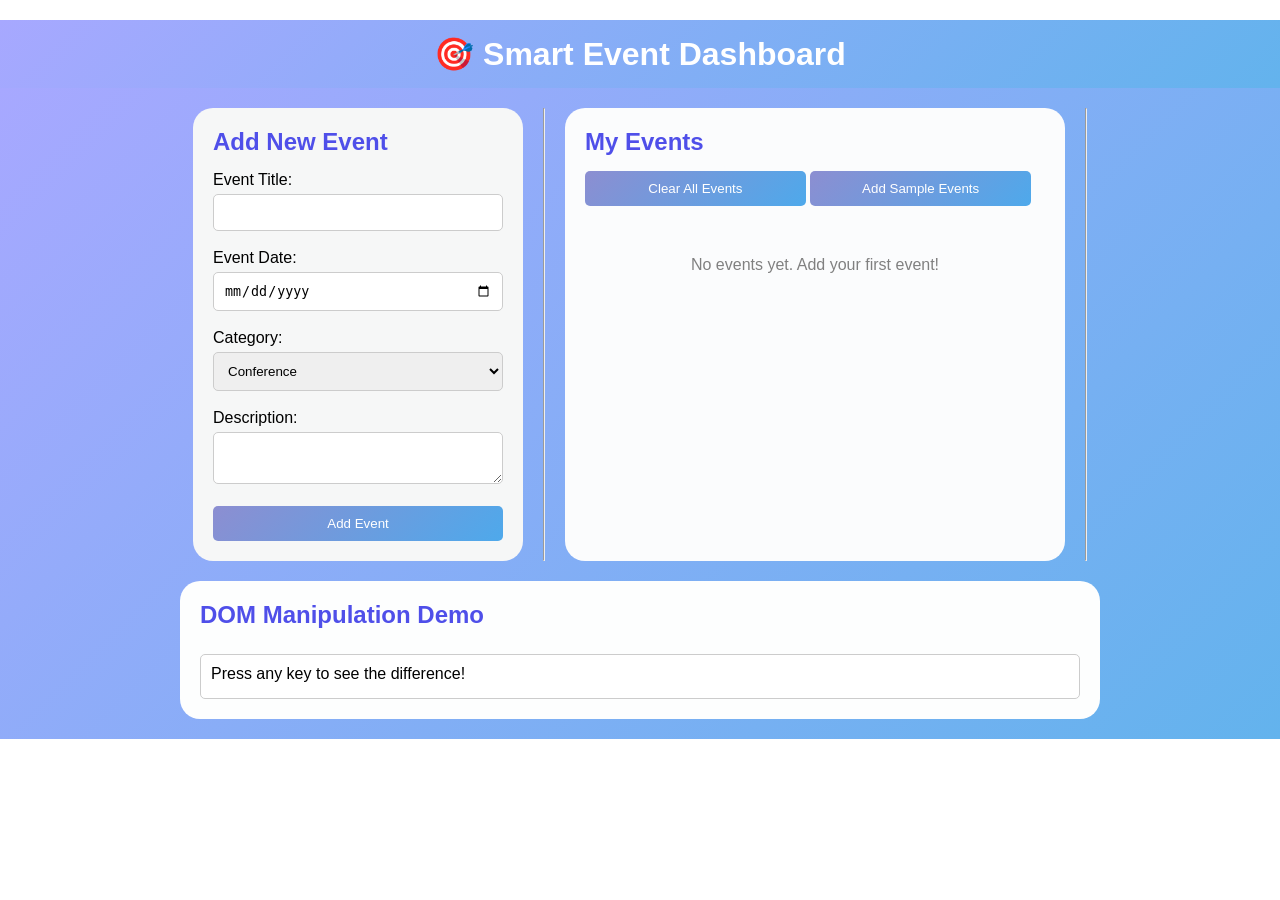
==== index.html @ 14207c17 "Add files via upload" ====
<!DOCTYPE html>
<html lang="en">
<head>
    <meta charset="UTF-8">
    <meta name="viewport" content="width=device-width, initial-scale=1.0">
    <title>Smart Event Dashboard</title>
    <link rel="stylesheet" href="style.css">
</head>

<body>

    <h1>🎯 Smart Event Dashboard</h1>

    <div class="container">

        <!-- Dashboard Form Section -->
        <div class="dashboard-container">
            <h2>Add New Event</h2>

            <form id="eventForm">
                <label>
                    Event Title:
                    <input type="text" id="eventTitle" required>
                </label>
                <br><br>

                <label>
                    Event Date:
                    <input type="date" id="eventDate" required>
                </label>
                <br><br>

                <label>
                    Category:
                    <select id="eventCategory" required>
                        <option value="Conference">Conference</option>
                        <option value="Workshop">Workshop</option>
                        <option value="Meetup">Meetup</option>
                        <option value="Webinar">Webinar</option>
                        <option value="Social">Social</option>
                    </select>
                </label>
                <br><br>

                <label>
                    Description:
                    <textarea id="eventDescription" required></textarea>
                </label>
                <br><br>

                <button type="submit" id="submit">Add Event</button>
            </form>
        </div>

        <hr>

        <!-- Events Section -->
        <div class="events-container">
            <h2>My Events</h2>

            <button id="clearAllBtn">Clear All Events</button>
            <button id="addSampleBtn">Add Sample Events</button>

            <div id="eventContainer">
                <div class="empty-state">
                    No events yet. Add your first event!
                </div>
            </div>
        </div>

        <!-- Event Card Popup -->
        <div class="card" id="card">
            <div class="close-btn" onclick="closeCard()">&times;</div>
            
            <div class="title" id="cardTitle"></div>
            <div class="date" id="cardDate"></div>
            <div class="badge" id="cardCategory"></div>
            <div class="description" id="cardDescription"></div>
        </div>

        <hr>

        <!-- DOM Demo Section -->
        <div class="dom-demo-container">
            <h2>DOM Manipulation Demo</h2>

            <div id="demoContent">
                Press any key to see the difference!
            </div>
        </div>

    </div>

    <script src="script.js"></script>
</body>
</html>
---- style.css ----
* {
    margin: 0;
    padding: 0;
    box-sizing: border-box;
}

/* ---------------- HEADER ---------------- */

h1 {
    color: white;
    text-align: center;
    margin-top: 20px;
    padding: 15px;
    font-family: Arial, Helvetica, sans-serif;
    background: linear-gradient(135deg, #a7a8ff, #63b3ed);
}

h2 {
    color: rgb(79, 79, 233);
    padding-bottom: 15px;
}

/* ---------------- MAIN CONTAINER ---------------- */

.container {
    display: flex;
    flex-wrap: wrap;
    justify-content: center;
    gap: 20px;
    padding: 20px;
    background: linear-gradient(135deg, #a7a8ff, #63b3ed);
}

/* ---------------- FORM SECTION ---------------- */

.dashboard-container {
    width: 330px;
    border-radius: 20px;
    font-family: Arial, Helvetica, sans-serif;
    background-color: rgb(246, 247, 247);
    padding: 20px;
    transition: transform 0.2s ease;
}

.dashboard-container:hover {
    transform: scale(1.05);
    box-shadow: 0 6px 18px rgba(0, 0, 0, 0.15);
}

/* ---------------- INPUTS ---------------- */

input, select, textarea {
    padding: 10px;
    margin-top: 5px;
    border: 1px solid #ccc;
    border-radius: 5px;
    width: 100%;
}

/* ---------------- BUTTONS ---------------- */

button {
    padding: 10px 20px;
    background: linear-gradient(135deg, #8c8ed1, #4ea9eb);
    color: white;
    border: none;
    border-radius: 5px;
    cursor: pointer;
    transition: all 0.2s ease;
}

button:hover {
    transform: scale(1.05);
    box-shadow: 0 4px 12px rgba(0, 0, 0, 0.2);
}

#submit {
    height: 35px;
    width: 100%;
}

#clearAllBtn,
#addSampleBtn {
    height: 35px;
    width: 48%;
}

/* ---------------- EVENTS SECTION ---------------- */

.events-container {
    width: 500px;
    border-radius: 20px;
    font-family: Arial, Helvetica, sans-serif;
    background-color: rgb(251, 252, 253);
    padding: 20px;
    transition: transform 0.2s ease;
}

.events-container:hover {
    transform: scale(1.05);
    box-shadow: 0 6px 18px rgba(0, 0, 0, 0.15);
}

.empty-state {
    padding: 50px;
    text-align: center;
    color: gray;
}

/* ---------------- EVENT CARD (LIST) ---------------- */

.event-card {
    background: #eef2ff;
    padding: 15px;
    border-radius: 10px;
    margin-top: 15px;
    position: relative;
    transition: transform 0.2s ease;
}

.event-card:hover {
    transform: scale(1.02);
}

.event-card span {
    display: inline-block;
    background: #4ea9eb;
    color: white;
    padding: 5px 10px;
    border-radius: 20px;
    font-size: 12px;
    margin: 8px 0;
}

.delete-btn {
    position: absolute;
    top: 10px;
    right: 10px;
    background: #ff6b6b;
    border: none;
    color: white;
    width: 25px;
    height: 25px;
    border-radius: 50%;
    cursor: pointer;
}

/* ---------------- POPUP CARD ---------------- */

.card {
    width: 300px;
    background: #cfd6df;
    border-radius: 12px;
    padding: 16px;
    position: fixed;
    top: 50%;
    left: 50%;
    transform: translate(-50%, -50%);
    box-shadow: 0 6px 18px rgba(0, 0, 0, 0.25);
    display: none;
    z-index: 1000;
}

.close-btn {
    position: absolute;
    top: 10px;
    right: 10px;
    width: 24px;
    height: 24px;
    background: #ff6b6b;
    color: #fff;
    border-radius: 50%;
    text-align: center;
    line-height: 24px;
    font-size: 14px;
    cursor: pointer;
}

/* ---------------- DOM DEMO ---------------- */

.dom-demo-container {
    width: 100%;
    max-width: 920px;
    border-radius: 20px;
    font-family: Arial, Helvetica, sans-serif;
    background-color: rgb(253, 254, 254);
    padding: 20px;
    transition: transform 0.2s ease;
}

.dom-demo-container:hover {
    transform: scale(1.03);
    box-shadow: 0 6px 18px rgba(0, 0, 0, 0.15);
}

#demoContent {
    height: 45px;
    width: 100%;
    border: 1px solid #ccc;
    border-radius: 5px;
    padding: 10px;
    margin-top: 10px;
    background-color: white;
}

/* ---------------- RESPONSIVE ---------------- */

@media (max-width: 768px) {
    .events-container,
    .dashboard-container {
        width: 100%;
    }
}
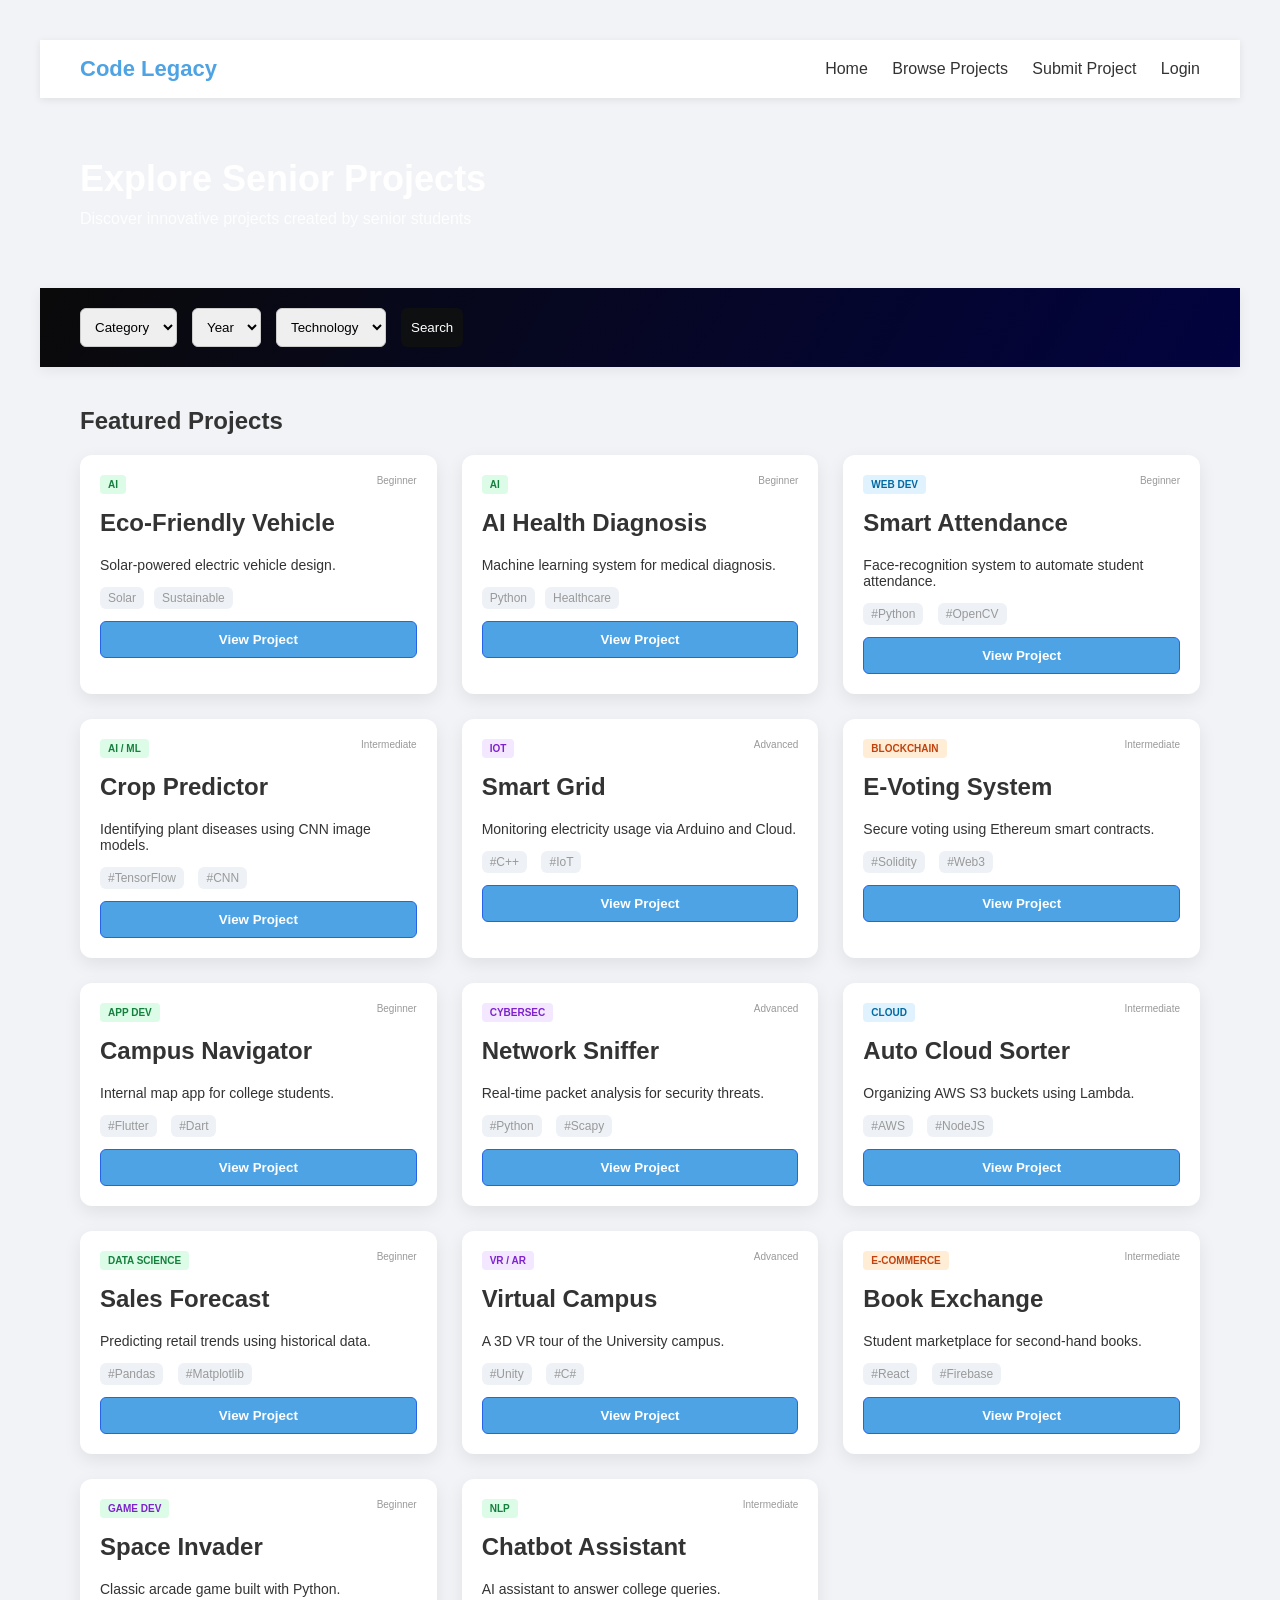
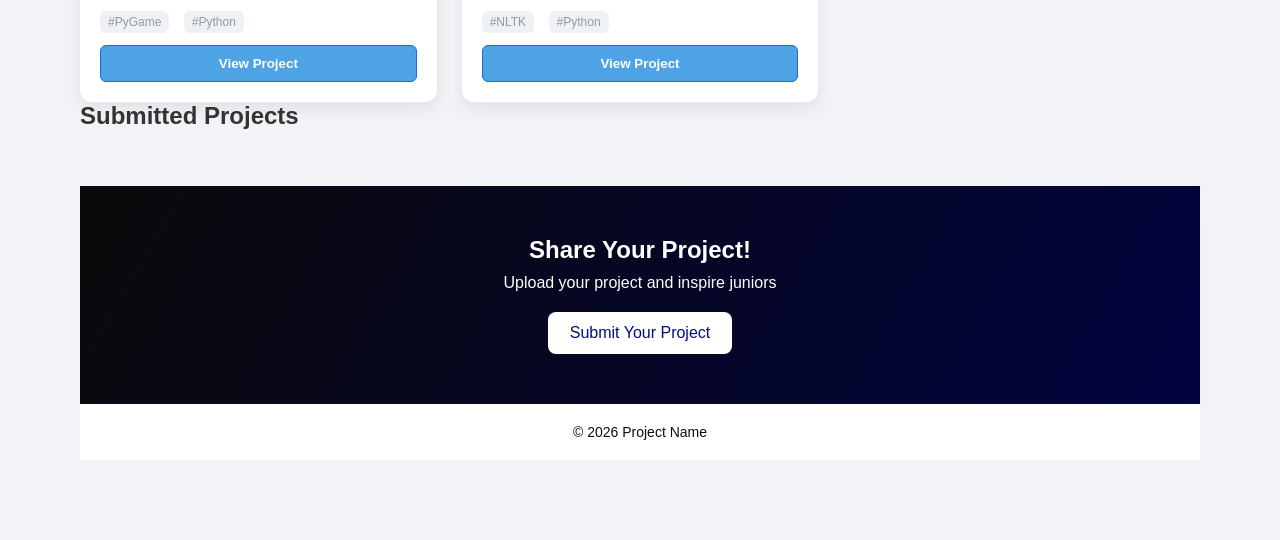
==== commit 3b50ba8a: "Add files via upload" ====
--- a/index.html
+++ b/index.html
@@ -1,96 +1,280 @@
 <!DOCTYPE html>
 <html lang="en">
+
 <head>
-    <meta charset="UTF-8">
-    <meta name="viewport" content="width=device-width, initial-scale=1.0">
-    <title>Smart Event Dashboard</title>
-    <link rel="stylesheet" href="style.css">
+  <meta charset="UTF-8" />
+  <meta name="viewport" content="width=device-width, initial-scale=1.0" />
+  <title>Senior Projects Hub</title>
+  <link href="https://fonts.googleapis.com/css2?family=Inter:wght@400;600;700&display=swap" rel="stylesheet">
+  <link rel="stylesheet" href="index.css">
 </head>
 
 <body>
 
-    <h1>🎯 Smart Event Dashboard</h1>
-
-    <div class="container">
-
-        <!-- Dashboard Form Section -->
-        <div class="dashboard-container">
-            <h2>Add New Event</h2>
-
-            <form id="eventForm">
-                <label>
-                    Event Title:
-                    <input type="text" id="eventTitle" required>
-                </label>
-                <br><br>
-
-                <label>
-                    Event Date:
-                    <input type="date" id="eventDate" required>
-                </label>
-                <br><br>
-
-                <label>
-                    Category:
-                    <select id="eventCategory" required>
-                        <option value="Conference">Conference</option>
-                        <option value="Workshop">Workshop</option>
-                        <option value="Meetup">Meetup</option>
-                        <option value="Webinar">Webinar</option>
-                        <option value="Social">Social</option>
-                    </select>
-                </label>
-                <br><br>
-
-                <label>
-                    Description:
-                    <textarea id="eventDescription" required></textarea>
-                </label>
-                <br><br>
-
-                <button type="submit" id="submit">Add Event</button>
-            </form>
-        </div>
-
-        <hr>
-
-        <!-- Events Section -->
-        <div class="events-container">
-            <h2>My Events</h2>
-
-            <button id="clearAllBtn">Clear All Events</button>
-            <button id="addSampleBtn">Add Sample Events</button>
-
-            <div id="eventContainer">
-                <div class="empty-state">
-                    No events yet. Add your first event!
-                </div>
-            </div>
-        </div>
-
-        <!-- Event Card Popup -->
-        <div class="card" id="card">
-            <div class="close-btn" onclick="closeCard()">&times;</div>
-            
-            <div class="title" id="cardTitle"></div>
-            <div class="date" id="cardDate"></div>
-            <div class="badge" id="cardCategory"></div>
-            <div class="description" id="cardDescription"></div>
-        </div>
-
-        <hr>
-
-        <!-- DOM Demo Section -->
-        <div class="dom-demo-container">
-            <h2>DOM Manipulation Demo</h2>
-
-            <div id="demoContent">
-                Press any key to see the difference!
-            </div>
-        </div>
+  <header style="position: sticky;top: 0%;">
+    <h1>Code Legacy</h1>
+    <nav>
+      <a href="index.html">Home</a>
+      <a href="browse.html">Browse Projects</a>
+      <a href="submit.html">Submit Project</a>
+      <a href="login.html">Login</a>
+    </nav>
+  </header>
+  <div id="hero01">
+    <section class="hero">
+      <div>
+        <h2>Explore Senior Projects</h2>
+        <p>Discover innovative projects created by senior students</p>
+      </div>
+    </section>
+
+    <section class="filters">
+      <select>
+        <option>Category</option>
+      </select>
+      <select>
+        <option>Year</option>
+      </select>
+      <select>
+        <option>Technology</option>
+      </select>
+      <button>Search</button>
+    </section>
+  </div>
+  </section>
+
+  <section class="section">
+    <h3>Featured Projects</h3>
+    <div class="grid">
+      
+
+      <div class="card">
+        <div class="card-header">
+          <span class="category ai">AI</span>
+          <span class="level beginner">Beginner</span></div>
+          <h3>Eco-Friendly Vehicle</h3>
+          <p>Solar-powered electric vehicle design.</p>
+          <div class="tags">
+          <span>Solar</span><span>Sustainable</span>
+          </div>
+          <button class="btn-view">View Project</button>
+      </div>
+
+      <div class="card">
+        <div class="card-header">
+          <span class="category ai">AI</span>
+          <span class="level beginner">Beginner</span></div>
+          <h3>AI Health Diagnosis</h3>
+          <p>Machine learning system for medical diagnosis.</p>
+          <div class="tags">
+            <span>Python</span><span>Healthcare</span>
+          </div>
+          <button class="btn-view">View Project</button>
+      </div>
+
+
+      <div class="card">
+        <div class="card-header">
+          <span class="category web">Web Dev</span>
+          <span class="level beginner">Beginner</span>
+        </div>
+        <h3>Smart Attendance</h3>
+        <p>Face-recognition system to automate student attendance.</p>
+        <div class="tags">
+          <span>#Python</span> <span>#OpenCV</span>
+        </div>
+        <button class="btn-view">View Project</button>
+      </div>
+
+      <div class="card">
+        <div class="card-header">
+          <span class="category ai">AI / ML</span>
+          <span class="level intermediate">Intermediate</span>
+        </div>
+        <h3>Crop Predictor</h3>
+        <p>Identifying plant diseases using CNN image models.</p>
+        <div class="tags">
+          <span>#TensorFlow</span> <span>#CNN</span>
+        </div>
+        <button class="btn-view">View Project</button>
+      </div>
+
+      <div class="card">
+        <div class="card-header">
+          <span class="category iot">IoT</span>
+          <span class="level advanced">Advanced</span>
+        </div>
+        <h3>Smart Grid</h3>
+        <p>Monitoring electricity usage via Arduino and Cloud.</p>
+        <div class="tags">
+          <span>#C++</span> <span>#IoT</span>
+        </div>
+        <button class="btn-view">View Project</button>
+      </div>
+
+      <div class="card">
+        <div class="card-header">
+          <span class="category blockchain">Blockchain</span>
+          <span class="level intermediate">Intermediate</span>
+        </div>
+        <h3>E-Voting System</h3>
+        <p>Secure voting using Ethereum smart contracts.</p>
+        <div class="tags">
+          <span>#Solidity</span> <span>#Web3</span>
+        </div>
+        <button class="btn-view">View Project</button>
+      </div>
+
+      <div class="card">
+        <div class="card-header">
+          <span class="category app">App Dev</span>
+          <span class="level beginner">Beginner</span>
+        </div>
+        <h3>Campus Navigator</h3>
+        <p>Internal map app for college students.</p>
+        <div class="tags">
+          <span>#Flutter</span> <span>#Dart</span>
+        </div>
+        <button class="btn-view">View Project</button>
+      </div>
+
+      <div class="card">
+        <div class="card-header">
+          <span class="category cyber">CyberSec</span>
+          <span class="level advanced">Advanced</span>
+        </div>
+        <h3>Network Sniffer</h3>
+        <p>Real-time packet analysis for security threats.</p>
+        <div class="tags">
+          <span>#Python</span> <span>#Scapy</span>
+        </div>
+        <button class="btn-view">View Project</button>
+      </div>
+
+      <div class="card">
+        <div class="card-header">
+          <span class="category cloud">Cloud</span>
+          <span class="level intermediate">Intermediate</span>
+        </div>
+        <h3>Auto Cloud Sorter</h3>
+        <p>Organizing AWS S3 buckets using Lambda.</p>
+        <div class="tags">
+          <span>#AWS</span> <span>#NodeJS</span>
+        </div>
+        <button class="btn-view">View Project</button>
+      </div>
+
+      <div class="card">
+        <div class="card-header">
+          <span class="category data">Data Science</span>
+          <span class="level beginner">Beginner</span>
+        </div>
+        <h3>Sales Forecast</h3>
+        <p>Predicting retail trends using historical data.</p>
+        <div class="tags">
+          <span>#Pandas</span> <span>#Matplotlib</span>
+        </div>
+        <button class="btn-view">View Project</button>
+      </div>
+
+      <div class="card">
+        <div class="card-header">
+          <span class="category vr">VR / AR</span>
+          <span class="level advanced">Advanced</span>
+        </div>
+        <h3>Virtual Campus</h3>
+        <p>A 3D VR tour of the University campus.</p>
+        <div class="tags">
+          <span>#Unity</span> <span>#C#</span>
+        </div>
+        <button class="btn-view">View Project</button>
+      </div>
+
+      <div class="card">
+        <div class="card-header">
+          <span class="category ecom">E-Commerce</span>
+          <span class="level intermediate">Intermediate</span>
+        </div>
+        <h3>Book Exchange</h3>
+        <p>Student marketplace for second-hand books.</p>
+        <div class="tags">
+          <span>#React</span> <span>#Firebase</span>
+        </div>
+        <button class="btn-view">View Project</button>
+      </div>
+
+      <div class="card">
+        <div class="card-header">
+          <span class="category game">Game Dev</span>
+          <span class="level beginner">Beginner</span>
+        </div>
+        <h3>Space Invader</h3>
+        <p>Classic arcade game built with Python.</p>
+        <div class="tags">
+          <span>#PyGame</span> <span>#Python</span>
+        </div>
+        <button class="btn-view">View Project</button>
+      </div>
+
+      <div class="card">
+        <div class="card-header">
+          <span class="category nlp">NLP</span>
+          <span class="level intermediate">Intermediate</span>
+        </div>
+        <h3>Chatbot Assistant</h3>
+        <p>AI assistant to answer college queries.</p>
+        <div class="tags">
+          <span>#NLTK</span> <span>#Python</span>
+        </div>
+        <button class="btn-view">View Project</button>
+      </div>
 
     </div>
-
-    <script src="script.js"></script>
+    <h3>Submitted Projects</h3>
+<div id="projects-wrapper" class="grid"></div>
+    </div>
+    <br><br>
+    <section class="cta">
+      <h2>Share Your Project!</h2>
+      <p>Upload your project and inspire juniors</p>
+      <!-- <button id="addSampleBtn">Add Sample Events</button> -->
+      <button type="button"  id="addSampleBtn" onclick="window.location.href='submit.html'">Submit Your Project</button>
+    </section>
+
+    <footer>
+      © 2026 Project Name
+    </footer>
+
+    <script>
+const container = document.getElementById("projects-wrapper");
+let projects = JSON.parse(localStorage.getItem("projects")) || [];
+
+projects.forEach(project => {
+
+    const box = document.createElement("div");
+    box.className = "project-box";
+
+    let tagsHTML = "";
+    project.tags.split(",").forEach(tag => {
+        tagsHTML += `<span>${tag.trim()}</span>`;
+    });
+
+    box.innerHTML = `
+        <div class="project-top">
+            <span class="project-category">${project.category}</span>
+            <span class="project-level">${project.level}</span>
+        </div>
+        <h3>${project.title}</h3>
+        <p>${project.description}</p>
+        <div class="project-tags">${tagsHTML}</div>
+        <button class="project-btn">View Project</button>
+    `;
+
+    container.appendChild(box);
+});
+</script>
+
+
+    <script src="./index.js"></script>
 </body>
-</html>
+</html>
--- a/index.css
+++ b/index.css
@@ -0,0 +1,300 @@
+* { box-sizing: border-box; margin: 0; padding: 0; }
+    body { 
+      background-image: url("./background_image.jpeg");
+           background-repeat: no-repeat;
+           background-position: center;
+           background-size: cover;
+           font-family: 'Inter', sans-serif; background: #f4f6f8; color: #333; }
+
+    /* Navbar */
+    header {
+      background: #ffffff;
+      padding: 16px 40px;
+      display: flex;
+      justify-content: space-between;
+      align-items: center;
+      box-shadow: 0 2px 8px rgba(0,0,0,0.08);
+    }
+    header h1 { color:  #4DA3E3; font-size: 22px; }
+    nav a {
+      margin-left: 20px;
+      text-decoration: none;
+      color: #333;
+      font-weight: 500;
+    }
+  
+        
+
+    /* Hero */
+    .hero {
+      background-image: url("./background_image.jpeg");
+      color: white;
+      padding: 60px 40px;
+      display: flex;
+      justify-content: space-between;
+      align-items: center;
+    }
+    .hero h2 { font-size: 36px; margin-bottom: 10px; }
+    .hero p { opacity: 0.9; }
+
+    /* Filters */
+    .filters {
+        background: linear-gradient(120deg, #0a0a0a, #02033f);
+      padding: 20px 40px;
+      display: flex;
+      gap: 15px;
+      box-shadow: 0 4px 12px rgba(0,0,0,0.06);
+    }
+    .filters select, .filters button {
+      padding: 10px;
+      border-radius: 6px;
+      border: 1px solid #ccc;
+    }
+    .filters button {
+      background:  #0d0f10;
+      color: white;
+      border: none;
+      cursor: pointer;
+    }
+
+    /* Projects */
+    .section {
+      padding: 40px;
+    }
+    .section h3 {
+      margin-bottom: 20px;
+      font-size: 24px;
+    }
+    .grid {
+      display: grid;
+      grid-template-columns: repeat(auto-fit, minmax(280px, 1fr));
+      gap: 25px;
+    }
+    .card {
+      background: white;
+      border-radius: 12px;
+      padding: 20px;
+      box-shadow: 0 6px 18px rgba(0,0,0,0.08);
+      transition: 0.3s;
+    }
+    .card h4 { margin-bottom: 8px; }
+    .card p { font-size: 14px; margin-bottom: 12px; }
+    .tags span {
+      background: #eef2f7;
+      padding: 4px 8px;
+      border-radius: 6px;
+      font-size: 12px;
+      margin-right: 6px;
+    }
+    .cta {
+      background: linear-gradient(120deg, #0a0a0a, #02033f);
+      color: white;
+      padding: 50px 40px;
+      text-align: center;
+    }
+    .cta h2 { margin-bottom: 10px; }
+    .cta button {
+      margin-top: 20px;
+      padding: 12px 22px;
+      background: rgb(255, 255, 255);
+      color: #040d7a;
+      border: none;
+      border-radius: 8px;
+      font-size: 16px;
+      cursor: pointer;
+    }
+
+    footer {
+      text-align: center;
+      padding: 20px;
+      background: #ffffff;
+      font-size: 14px;
+      color: #0f0e0e;
+    }
+
+.card:hover {
+    box-shadow: 0 10px 20px rgba(0,0,0,0.05);
+}
+
+.card-header {
+    display: flex;
+    justify-content: space-between;
+    margin-bottom: 15px;
+}
+
+/* Category Badges */
+.category {
+    font-size: 10px;
+    font-weight: bold;
+    padding: 4px 8px;
+    border-radius: 4px;
+    text-transform: uppercase;
+}
+
+.web { background: #e0f2fe; color: #0369a1; }
+.ai { background: #dcfce7; color: #15803d; }
+.iot { background: #f3e8ff; color: #7e22ce; }
+.blockchain { background: #ffedd5; color: #c2410c; }
+.app { background: #dcfce7; color: #15803d; }
+.cyber { background: #f3e8ff; color: #7e22ce; }
+.cloud { background: #e0f2fe; color: #0369a1; }
+.data { background: #dcfce7; color: #15803d; }
+.vr { background: #f3e8ff; color: #7e22ce; }
+.ecom { background: #ffedd5; color: #c2410c; }
+.nlp { background: #dcfce7; color: #15803d; }
+.game { background: #dcfce7; color: #7e22ce; }
+
+
+/* Level Badges */
+.level { font-size: 10px; color: #999; }
+
+.project-card h3 {
+    font-size: 18px;
+    margin-bottom: 10px;
+}
+
+.project-card p {
+    font-size: 14px;
+    color: #666;
+    height: 40px;
+}
+
+.tags {
+    margin: 15px 0;
+}
+
+.tags span {
+    font-size: 12px;
+    color: #999;
+    margin-right: 10px;
+}
+
+.btn-view {
+  background:  #4DA3E3;
+      color: white;
+    width: 100%;
+    padding: 10px;
+    border: 1px solid #2563eb;
+    /* background: transparent;
+    color: #2563eb; */
+    border-radius: 6px;
+    cursor: pointer;
+    font-weight: bold;
+}
+
+.btn-view:hover {
+    background: #2563eb;
+    color: white;
+}
+
+Mentorship Section
+.mentors {
+    background: #111827;
+    color: white;
+    padding: 60px 0;
+    margin-top: 50px;
+}
+
+.mentor-list {
+    display: flex;
+    gap: 20px;
+    margin-top: 20px;
+}
+
+.mentor-card {
+    background: #1f2937;
+    padding: 20px;
+    border-radius: 12px;
+    width: 250px;
+}
+
+.btn-mentor {
+    margin-top: 15px;
+    background: #2563eb;
+    color: white;
+    border: none;
+    padding: 8px 15px;
+    border-radius: 5px;
+    cursor: pointer;
+}
+
+
+
+body {
+    background: #f1f3f6;
+    font-family: Arial, sans-serif;
+    padding: 40px;
+}
+
+.page-title {
+    text-align: center;
+    margin-bottom: 40px;
+}
+
+#projects-wrapper {
+    display: flex;
+    justify-content: center;
+    flex-wrap: wrap;
+    gap: 30px;
+}
+
+.project-box {
+    width: 420px;
+    background: white;
+    padding: 30px;
+    border-radius: 20px;
+    box-shadow: 0 10px 25px rgba(0,0,0,0.08);
+    transition: 0.3s;
+}
+
+.project-box:hover {
+    transform: translateY(-5px);
+}
+
+.project-top {
+    display: flex;
+    justify-content: space-between;
+    margin-bottom: 20px;
+}
+
+.project-category {
+    background: #d4f4dd;
+    color: #1c7c3e;
+    padding: 6px 14px;
+    border-radius: 10px;
+    font-weight: 600;
+}
+
+.project-level {
+    color: #777;
+}
+
+.project-box h3 {
+    font-size: 26px;
+    margin: 10px 0;
+}
+
+.project-box p {
+    font-size: 18px;
+    color: #555;
+    margin-bottom: 20px;
+}
+
+.project-tags span {
+    background: #eef1f5;
+    padding: 6px 12px;
+    border-radius: 10px;
+    margin-right: 8px;
+    font-size: 14px;
+}
+
+.project-btn {
+    width: 100%;
+    padding: 14px;
+    border-radius: 10px;
+    border: none;
+    background: linear-gradient(to right, #5a9bd4, #3b82f6);
+    color: white;
+    font-size: 18px;
+    cursor: pointer;
+}
